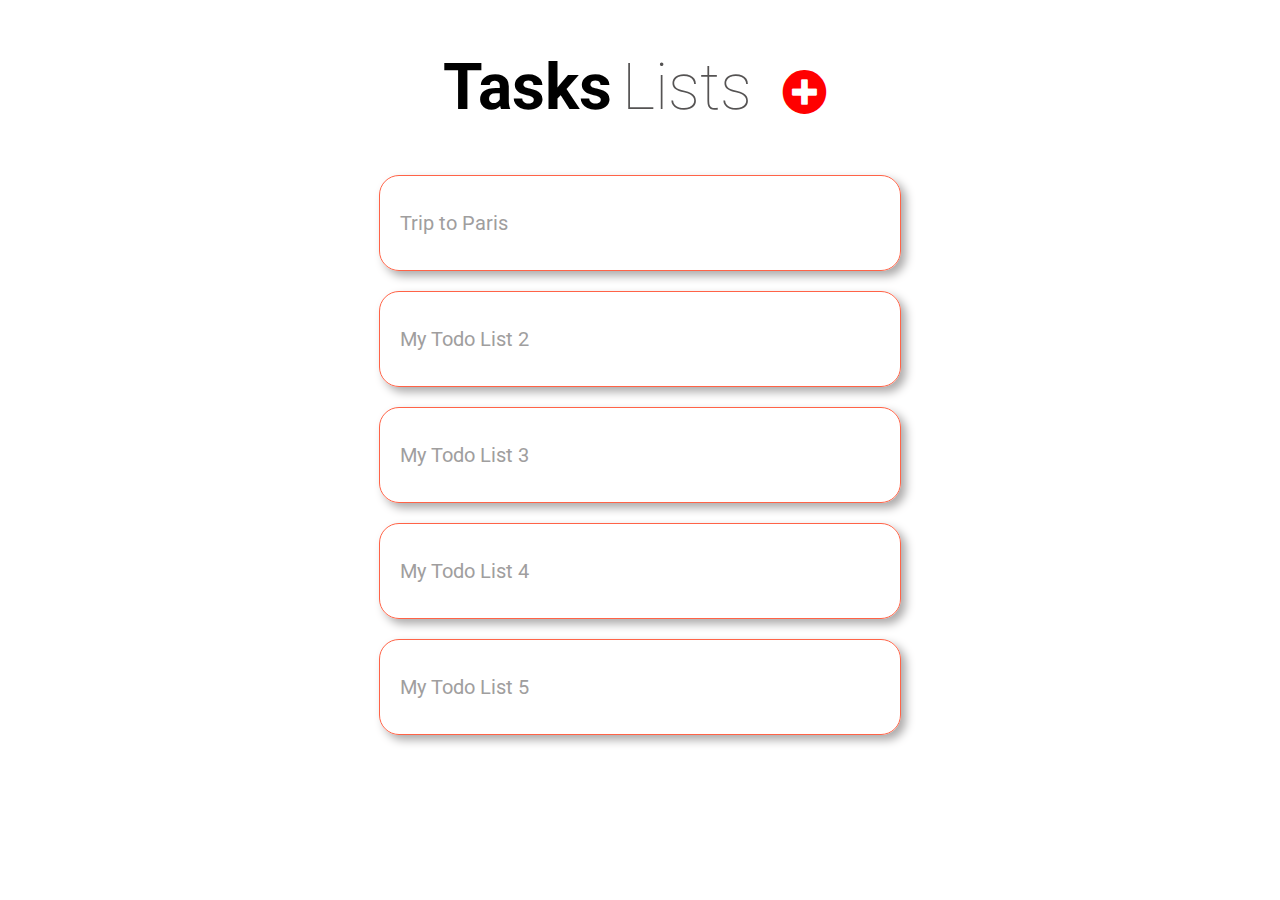
==== index.html @ c27dea55 "first commit" ====
<!DOCTYPE html>
<html lang="en">
<head>
    <meta charset="UTF-8">
    <meta http-equiv="X-UA-Compatible" content="IE=edge">
    <meta name="viewport" content="width=device-width, initial-scale=1.0">
    <link rel="preconnect" href="https://fonts.googleapis.com">
    <link rel="preconnect" href="https://fonts.gstatic.com" crossorigin>
    <link href="https://fonts.googleapis.com/css2?family=Roboto:wght@100;300;400;500;700;900&display=swap" rel="stylesheet">
    <link rel="stylesheet" href="//use.fontawesome.com/releases/v5.0.7/css/all.css">
    <link rel="stylesheet" href="style.css">
    <title>Todo | Home</title>
</head>
<body class="index">
    <div>
        <span class="heading bold">Tasks</span><span class="heading thin">Lists</span><a href="new_list.html"><i class="fas fa-plus-circle add heading"></i></a>
    </div >
    <a href="list_view.html" class="link"><div class="box">
        <p>Trip to Paris</p>
    </div></a>
    <a href="" class="link"><div class="box">
        <p>My Todo List 2</p>
    </div></a>
    <a href="" class="link"><div class="box">
        <p>My Todo List 3</p>
    </div></a>
    <a href="" class="link"><div class="box">
        <p>My Todo List 4</p>
    </div></a>
    <a href="" class="link"><div class="box">
        <p>My Todo List 5</p>
    </div></a>
</body>
</html>
---- style.css ----
body {
  text-align: center;
  margin: 50px auto 0 auto;
  font-family: "Roboto", sans-serif;
}
.heading {
  margin: 10px 10px 40px auto;
}
.heading.bold {
  font-family: "Roboto", sans-serif;
  font-size: 64px;
  font-weight: 700;
}
.heading.thin {
  font-family: "Roboto", sans-serif;
  font-size: 64px;
  font-weight: 100;
  color: rgb(85, 83, 83);
}
.add {
  font-size: 45px;
  color: red;
  padding-left: 20px;
}
.box {
  max-width: 500px;
  width: 75vw;
  padding: 15px 0 15px 20px;
  margin: 20px auto 20px auto;
  border: 1px solid tomato;
  text-align: left;
  border-radius: 20px;
  box-shadow: 5px 5px 10px rgb(172, 170, 170);
}
.link {
  color: rgb(160, 158, 158);
  text-decoration: none;
  font-size: 20px;
}
@media only screen and (max-width: 450px) {
  .heading {
    padding-right: 5px;
  }
  .heading.bold {
    font-size: 40px;
  }
  .heading.thin {
    font-size: 40px;
  }
  .add {
    font-size: 35px;
    padding-left: 10px;
  }
}
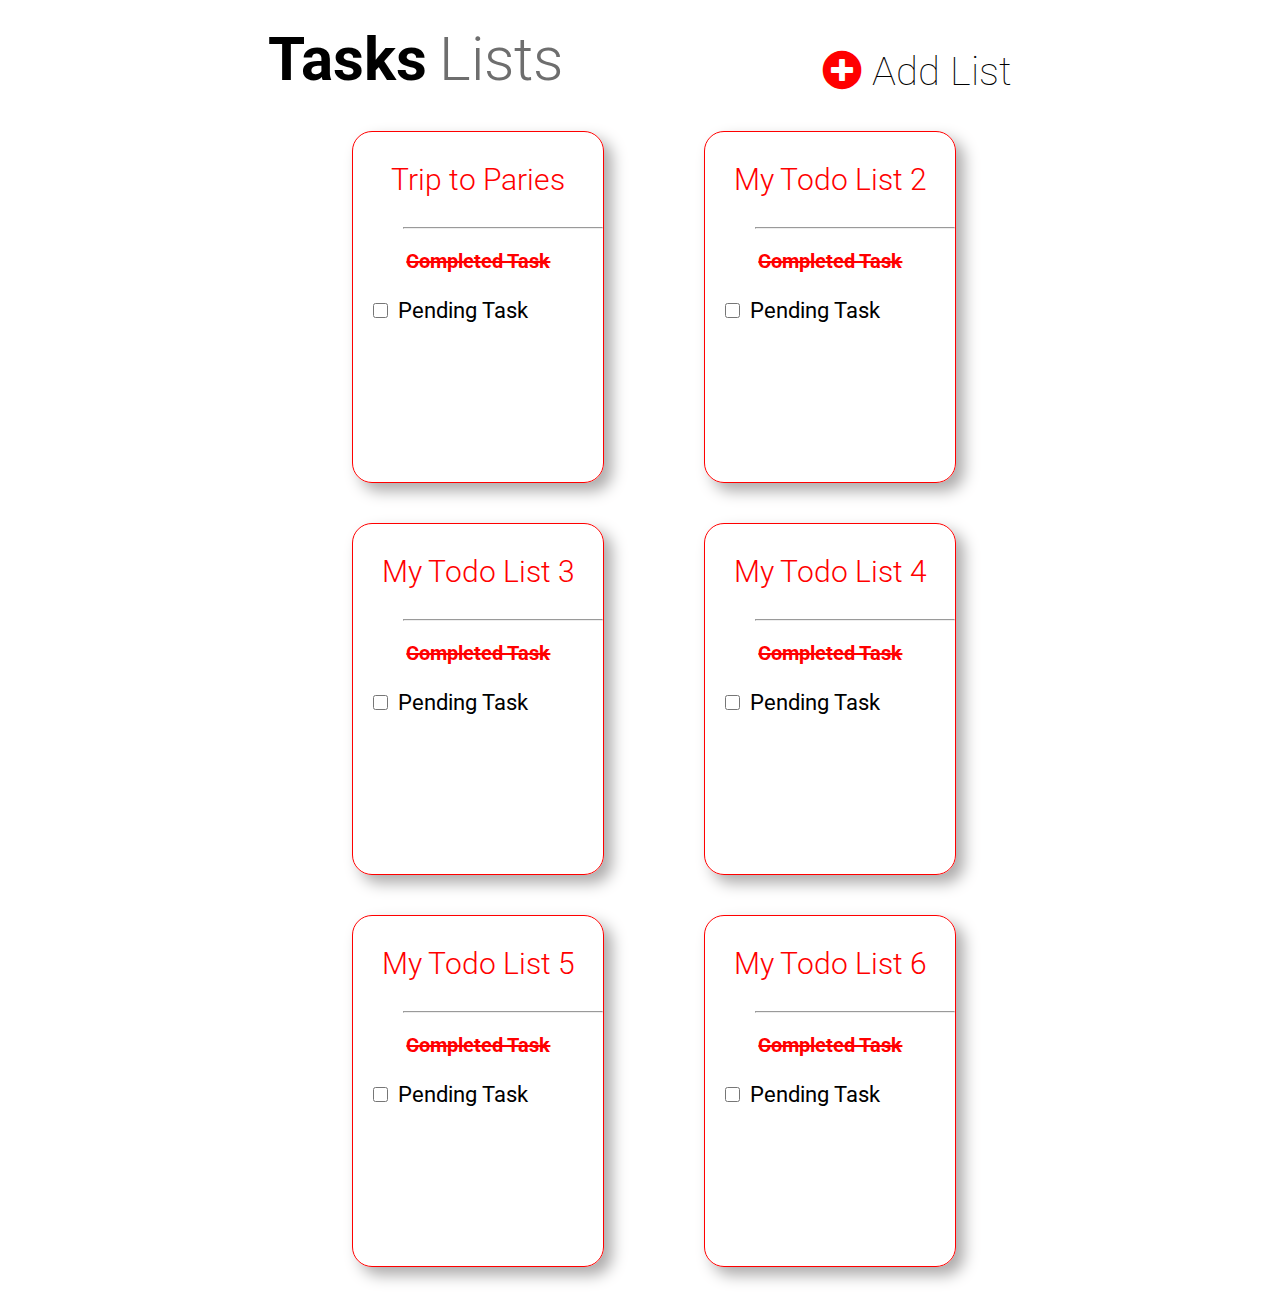
==== commit 15bee641: "initial commit" ====
--- a/index.html
+++ b/index.html
@@ -1,34 +1,76 @@
 <!DOCTYPE html>
 <html lang="en">
+
 <head>
     <meta charset="UTF-8">
     <meta http-equiv="X-UA-Compatible" content="IE=edge">
     <meta name="viewport" content="width=device-width, initial-scale=1.0">
+    <link rel="stylesheet" href="style.css">
+    <link rel="stylesheet" href="//use.fontawesome.com/releases/v5.0.7/css/all.css">
     <link rel="preconnect" href="https://fonts.googleapis.com">
     <link rel="preconnect" href="https://fonts.gstatic.com" crossorigin>
-    <link href="https://fonts.googleapis.com/css2?family=Roboto:wght@100;300;400;500;700;900&display=swap" rel="stylesheet">
-    <link rel="stylesheet" href="//use.fontawesome.com/releases/v5.0.7/css/all.css">
-    <link rel="stylesheet" href="style.css">
-    <title>Todo | Home</title>
+    <link href="https://fonts.googleapis.com/css2?family=Roboto:wght@100;300;500;900&display=swap" rel="stylesheet">
+    <title>Todo|Home</title>
 </head>
-<body class="index">
-    <div>
-        <span class="heading bold">Tasks</span><span class="heading thin">Lists</span><a href="new_list.html"><i class="fas fa-plus-circle add heading"></i></a>
-    </div >
-    <a href="list_view.html" class="link"><div class="box">
-        <p>Trip to Paris</p>
-    </div></a>
-    <a href="" class="link"><div class="box">
-        <p>My Todo List 2</p>
-    </div></a>
-    <a href="" class="link"><div class="box">
-        <p>My Todo List 3</p>
-    </div></a>
-    <a href="" class="link"><div class="box">
-        <p>My Todo List 4</p>
-    </div></a>
-    <a href="" class="link"><div class="box">
-        <p>My Todo List 5</p>
-    </div></a>
+
+<body>
+    <div id="head">
+        <p><span class="heading bold">Tasks</span>&nbsp;&nbsp;&nbsp;<span class="heading thin">Lists</span></p>
+        <a id="new_list" href="new_list.html"><i class="fas fa-plus-circle add"></i><span
+                class="thin">Add List</span></a>
+    </div>
+    <div id="content">
+        <div class="list_box">
+            <a href="paris.html">
+                <p class=" title thin">Trip to Paries</p>
+            </a>
+            <hr>
+            <p class="complete_task">Completed Task</p>
+            <label><input type="checkbox" name="pending" value="">Pending Task</label>
+
+        </div>
+        <div class="list_box">
+            <a href="">
+            <p class=" title thin">My Todo List 2</p>
+            </a>
+            <hr>
+            <p class="complete_task">Completed Task</p>
+            <label><input type="checkbox" name="pending" value="">Pending Task</label>
+        </div>
+        <div class="list_box">
+            <a href="">
+            <p class="title thin">My Todo List 3</p>
+            </a>
+            <hr>
+            <p class="complete_task">Completed Task</p>
+            <label><input type="checkbox" name="pending" value="">Pending Task</label>
+        </div>
+        <div class="list_box">
+            <a href="">
+            <p class="title thin">My Todo List 4</p>
+            </a>
+            <hr>
+            <p class="complete_task">Completed Task</p>
+            <label><input type="checkbox" name="pending" value="">Pending Task</label>
+        </div>
+        <div class="list_box">
+            <a href="">
+            <p class="title thin">My Todo List 5</p>
+            </a>
+            <hr>
+            <p class="complete_task">Completed Task</p>
+            <label><input type="checkbox" name="pending" value="">Pending Task</label>
+        </div>
+        <div class="list_box">
+            <a href="">
+            <p class="title thin">My Todo List 6</p>
+            </a>
+            <hr>
+            <p class="complete_task">Completed Task</p>
+            <label><input type="checkbox" name="pending" value="">Pending Task</label>
+        </div>
+    </div>
+
 </body>
+
 </html>--- a/style.css
+++ b/style.css
@@ -1,54 +1,117 @@
 body {
+  font-family: "roboto", sans-serif;
+}
+#head {
   text-align: center;
-  margin: 50px auto 0 auto;
-  font-family: "Roboto", sans-serif;
+  display: flex;
+  justify-content: space-evenly;
 }
 .heading {
-  margin: 10px 10px 40px auto;
+  font-size: 60px;
 }
 .heading.bold {
-  font-family: "Roboto", sans-serif;
-  font-size: 64px;
   font-weight: 700;
 }
 .heading.thin {
-  font-family: "Roboto", sans-serif;
-  font-size: 64px;
-  font-weight: 100;
-  color: rgb(85, 83, 83);
+  font-weight: 300;
+  color: rgb(110, 110, 110);
+}
+#new_list {
+  text-decoration: none;
+  padding-top: 40px;
 }
 .add {
-  font-size: 45px;
+  font-size: 40px;
   color: red;
-  padding-left: 20px;
 }
-.box {
-  max-width: 500px;
-  width: 75vw;
-  padding: 15px 0 15px 20px;
-  margin: 20px auto 20px auto;
-  border: 1px solid tomato;
-  text-align: left;
+#new_list .thin {
+  color: black;
+  font-size: 40px;
+  font-weight: 100;
+  padding-left: 10px;
+}
+#content {
+  margin: 0 13vw;
+  padding-left: 10vw;
+  display: flex;
+  flex-wrap: wrap;
+}
+.list_box {
+  width: 250px;
+  height: 350px;
+  margin: 20px 50px;
+  border: 1px solid red;
   border-radius: 20px;
-  box-shadow: 5px 5px 10px rgb(172, 170, 170);
+  box-shadow: 8px 8px 15px rgb(172, 170, 170);
 }
-.link {
-  color: rgb(160, 158, 158);
+.title.thin {
+  color: red;
+  font-size: 30px;
+  font-weight: 300;
+  text-align: center;
+}
+a {
   text-decoration: none;
+}
+hr {
+  margin-left: 50px;
+}
+.complete_task {
+  color: red;
   font-size: 20px;
+  font-weight: 700;
+  text-decoration: line-through;
+  text-align: center;
+  margin-bottom: 25px;
 }
-@media only screen and (max-width: 450px) {
+label {
+  font-size: 22px;
+}
+label > input {
+  width: 15px;
+  height: 15px;
+  margin: 0 10px 0 20px;
+}
+@media screen and (min-width: 1000px) and (max-width: 1200px) {
+  #content {
+    margin: 0 10vw;
+    padding-left: 5vw;
+  }
+}
+@media screen and (max-width: 1000px) {
   .heading {
-    padding-right: 5px;
-  }
-  .heading.bold {
     font-size: 40px;
   }
-  .heading.thin {
-    font-size: 40px;
+  #new_list {
+    padding-top: 20px;
   }
-  .add {
-    font-size: 35px;
-    padding-left: 10px;
+  #content {
+    padding-left: 0;
+  }
+  #new_list .thin {
+    display: none;
+  }
+  hr {
+    display: none;
+  }
+  .complete_task {
+    display: none;
+  }
+  label {
+    display: none;
+  }
+  .list_box {
+    max-width: 400px;
+    width: 95vw;
+    height: 50px;
+    padding: 10px 10px;
+    margin: 10px auto 10px auto;
+  }
+  .title.thin {
+    margin: 0;
+    padding-top: 8px;
+    text-align: left;
+    color: rgb(160, 158, 158);
+    font-size: 25px;
   }
 }
